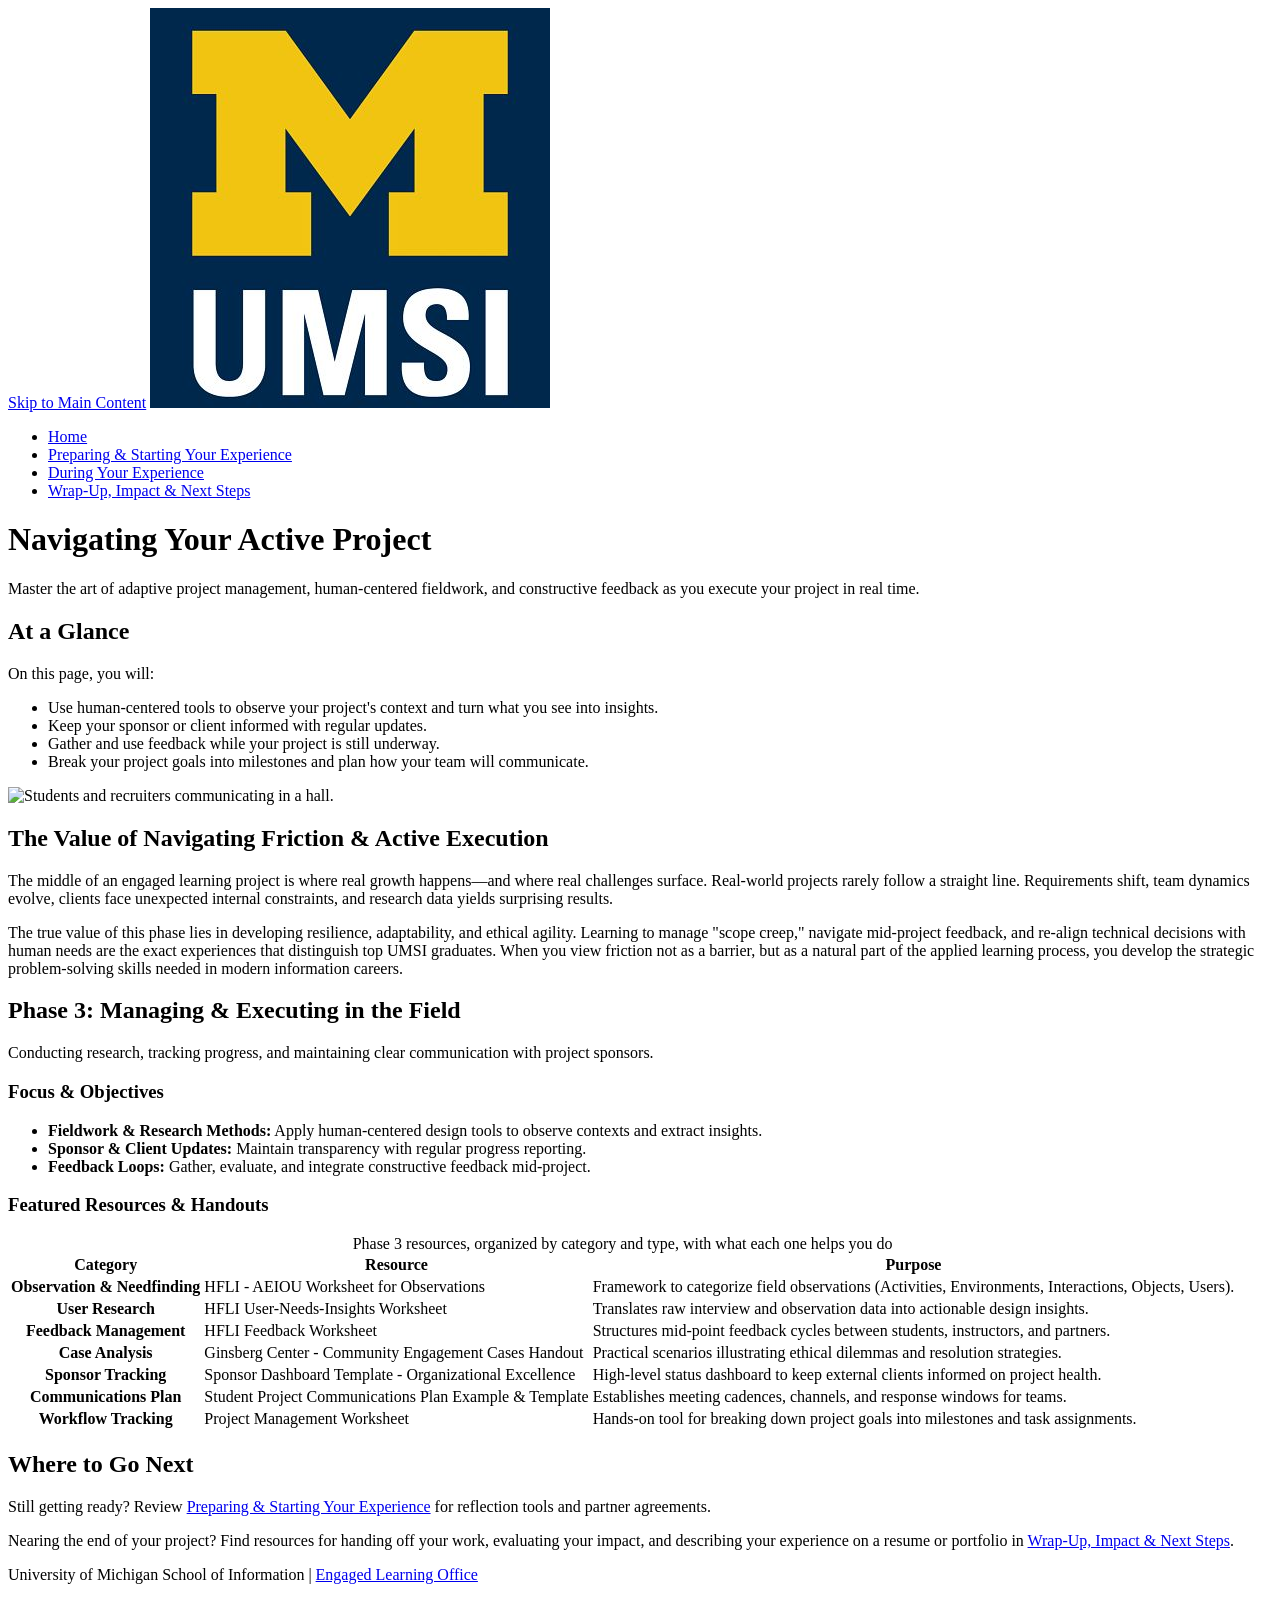
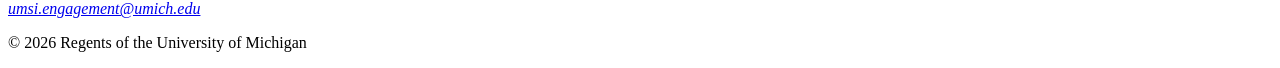
==== during.html @ ab03d0db "Update HTML files" ====
<!doctype html>
<html lang="en">
  <head>
    <meta charset="UTF-8" />
    <meta name="viewport" content="width=device-width, initial-scale=1.0" />
    <title>During Your Experience | UMSI Engaged Learning</title>
  </head>
  <body>
    <header>
      <a href="#main">Skip to Main Content</a>
      <img
        src="images/UMSI_signature_vertical_informal_solidblue.jpg"
        alt="UMSI Logo"
      />
      <nav>
        <ul>
          <li><a href="index.html">Home</a></li>
          <li>
            <a href="prep.html">Preparing &amp; Starting Your Experience</a>
          </li>
          <li><a href="during.html">During Your Experience</a></li>
          <li><a href="next.html">Wrap-Up, Impact &amp; Next Steps</a></li>
        </ul>
      </nav>
      <h1>Navigating Your Active Project</h1>
      <p>
        Master the art of adaptive project management, human-centered fieldwork,
        and constructive feedback as you execute your project in real time.
      </p>
    </header>

    <main id="main">
      <section>
        <h2>At a Glance</h2>
        <p>On this page, you will:</p>
        <ul>
          <li>
            Use human-centered tools to observe your project's context and turn
            what you see into insights.
          </li>
          <li>Keep your sponsor or client informed with regular updates.</li>
          <li>Gather and use feedback while your project is still underway.</li>
          <li>
            Break your project goals into milestones and plan how your team will
            communicate.
          </li>
        </ul>
        <img
          src="images/Career_Fair.jpg"
          alt="Students and recruiters communicating in a hall."
          width="500"
        />
      </section>

      <section>
        <h2>The Value of Navigating Friction &amp; Active Execution</h2>
        <p>
          The middle of an engaged learning project is where real growth
          happens&mdash;and where real challenges surface. Real-world projects
          rarely follow a straight line. Requirements shift, team dynamics
          evolve, clients face unexpected internal constraints, and research
          data yields surprising results.
        </p>
        <p>
          The true value of this phase lies in developing resilience,
          adaptability, and ethical agility. Learning to manage "scope creep,"
          navigate mid-project feedback, and re-align technical decisions with
          human needs are the exact experiences that distinguish top UMSI
          graduates. When you view friction not as a barrier, but as a natural
          part of the applied learning process, you develop the strategic
          problem-solving skills needed in modern information careers.
        </p>
      </section>

      <section>
        <h2>Phase 3: Managing &amp; Executing in the Field</h2>
        <p>
          Conducting research, tracking progress, and maintaining clear
          communication with project sponsors.
        </p>

        <section>
          <h3>Focus &amp; Objectives</h3>
          <ul>
            <li>
              <strong>Fieldwork &amp; Research Methods:</strong> Apply
              human-centered design tools to observe contexts and extract
              insights.
            </li>
            <li>
              <strong>Sponsor &amp; Client Updates:</strong> Maintain
              transparency with regular progress reporting.
            </li>
            <li>
              <strong>Feedback Loops:</strong> Gather, evaluate, and integrate
              constructive feedback mid-project.
            </li>
          </ul>
        </section>

        <section>
          <h3>Featured Resources &amp; Handouts</h3>
          <!-- [CHANGE 3] START: Type column added. The Type values are my labels based on each resource's name and purpose.
               TODO: Wrap each resource name (except Project Management Worksheet) in an <a href="..."> with the real link. -->
          <table>
            <caption>
              Phase 3 resources, organized by category and type, with what each
              one helps you do
            </caption>
            <thead>
              <tr>
                <th scope="col">Category</th>
                <th scope="col">Resource</th>

                <th scope="col">Purpose</th>
              </tr>
            </thead>
            <tbody>
              <tr>
                <th scope="row">Observation &amp; Needfinding</th>
                <td>HFLI - AEIOU Worksheet for Observations</td>

                <td>
                  Framework to categorize field observations (Activities,
                  Environments, Interactions, Objects, Users).
                </td>
              </tr>
              <tr>
                <th scope="row">User Research</th>
                <td>HFLI User-Needs-Insights Worksheet</td>

                <td>
                  Translates raw interview and observation data into actionable
                  design insights.
                </td>
              </tr>
              <tr>
                <th scope="row">Feedback Management</th>
                <td>HFLI Feedback Worksheet</td>

                <td>
                  Structures mid-point feedback cycles between students,
                  instructors, and partners.
                </td>
              </tr>
              <tr>
                <th scope="row">Case Analysis</th>
                <td>Ginsberg Center - Community Engagement Cases Handout</td>

                <td>
                  Practical scenarios illustrating ethical dilemmas and
                  resolution strategies.
                </td>
              </tr>
              <tr>
                <th scope="row">Sponsor Tracking</th>
                <td>Sponsor Dashboard Template - Organizational Excellence</td>

                <td>
                  High-level status dashboard to keep external clients informed
                  on project health.
                </td>
              </tr>
              <tr>
                <th scope="row">Communications Plan</th>
                <td>
                  Student Project Communications Plan Example &amp; Template
                </td>

                <td>
                  Establishes meeting cadences, channels, and response windows
                  for teams.
                </td>
              </tr>
              <tr>
                <th scope="row">Workflow Tracking</th>
                <td>Project Management Worksheet</td>

                <td>
                  Hands-on tool for breaking down project goals into milestones
                  and task assignments.
                </td>
              </tr>
            </tbody>
          </table>
        </section>
      </section>

      <section>
        <h2>Where to Go Next</h2>
        <p>
          Still getting ready? Review
          <a href="prep.html">Preparing &amp; Starting Your Experience</a>
          for reflection tools and partner agreements.
        </p>
        <p>
          Nearing the end of your project? Find resources for handing off your
          work, evaluating your impact, and describing your experience on a
          resume or portfolio in
          <a href="next.html">Wrap-Up, Impact &amp; Next Steps</a>.
        </p>
      </section>
    </main>

    <!-- The At a Glance list, and the Where to Go Next section were written with the help of Claude (Anthropic), September 2026. -->

    <footer>
      <p>
        University of Michigan School of Information |
        <a
          href="https://www.si.umich.edu/programs/engaged-learning/about-engaged-learning-office"
          >Engaged Learning Office</a
        >
      </p>
      <address>
        <a href="mailto:umsi.engagement@umich.edu">umsi.engagement@umich.edu</a>
      </address>
      <p>&copy; 2026 Regents of the University of Michigan</p>
    </footer>
  </body>
</html>
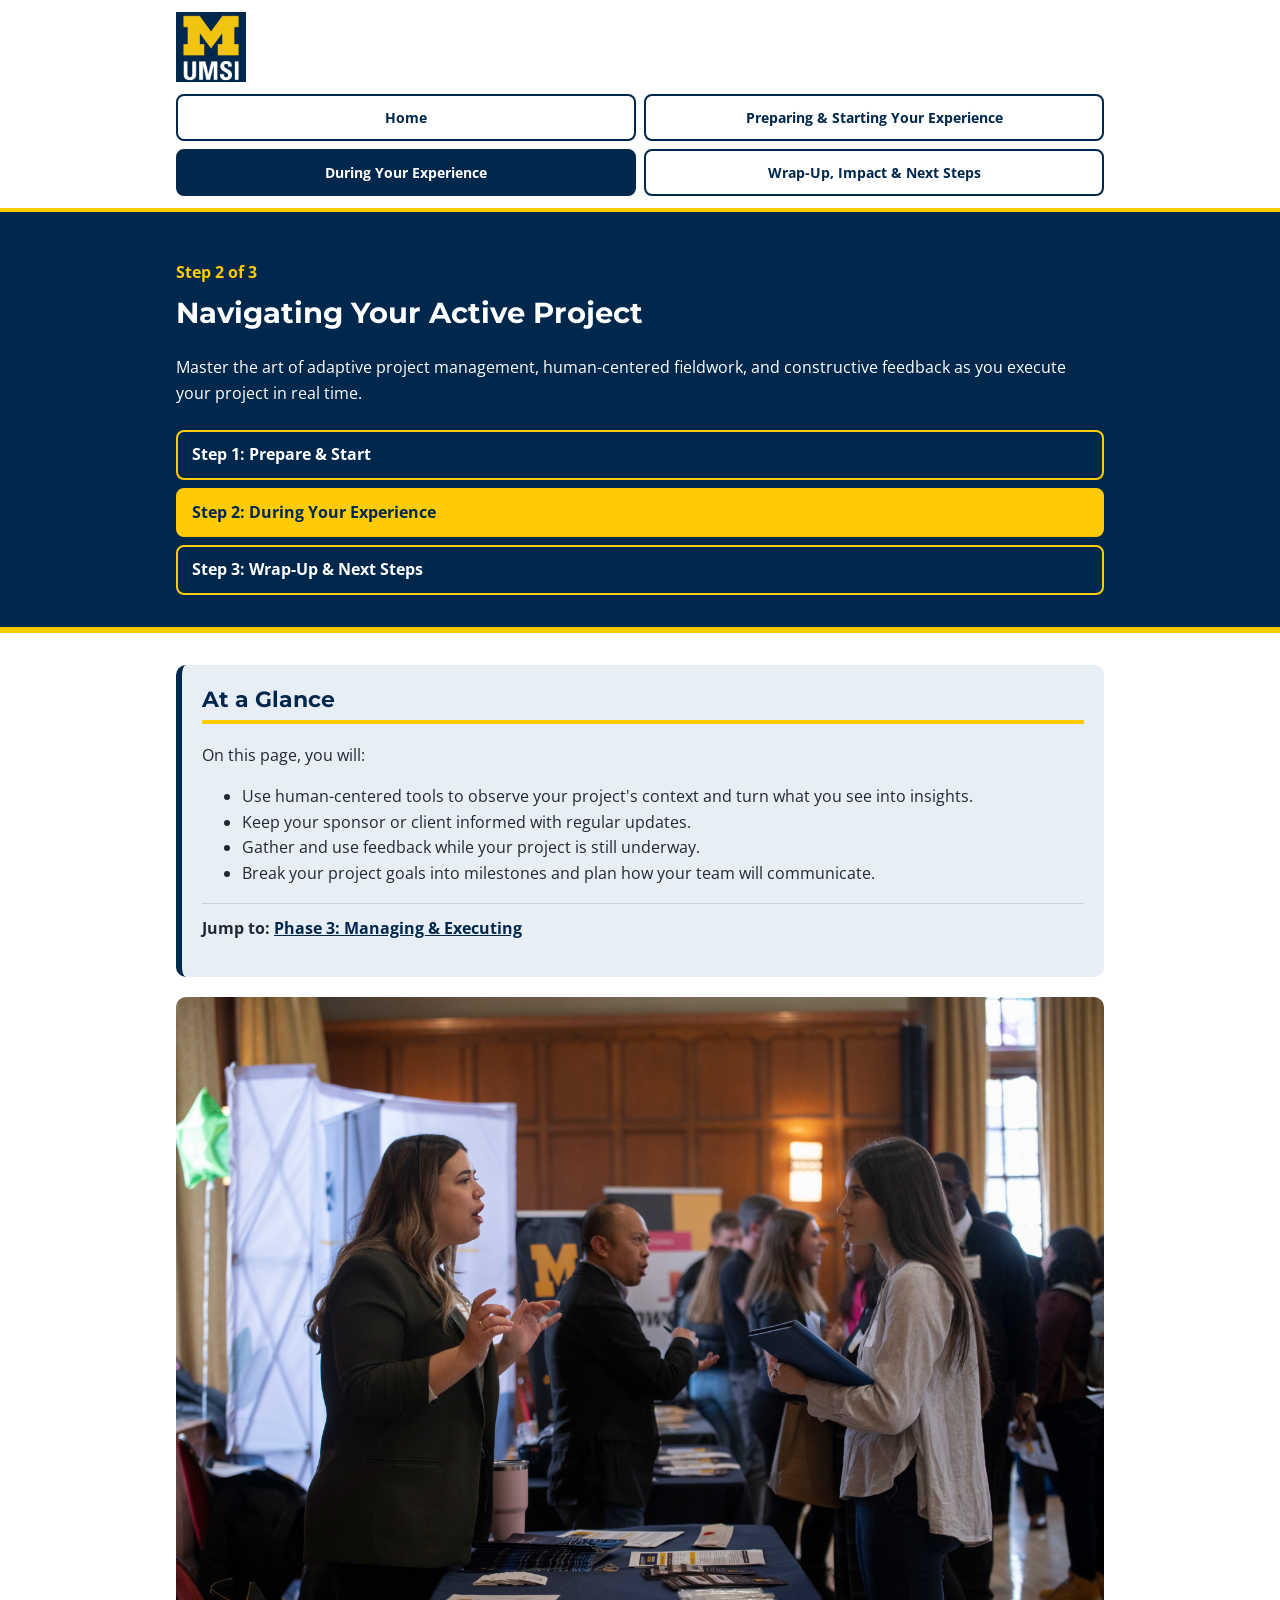
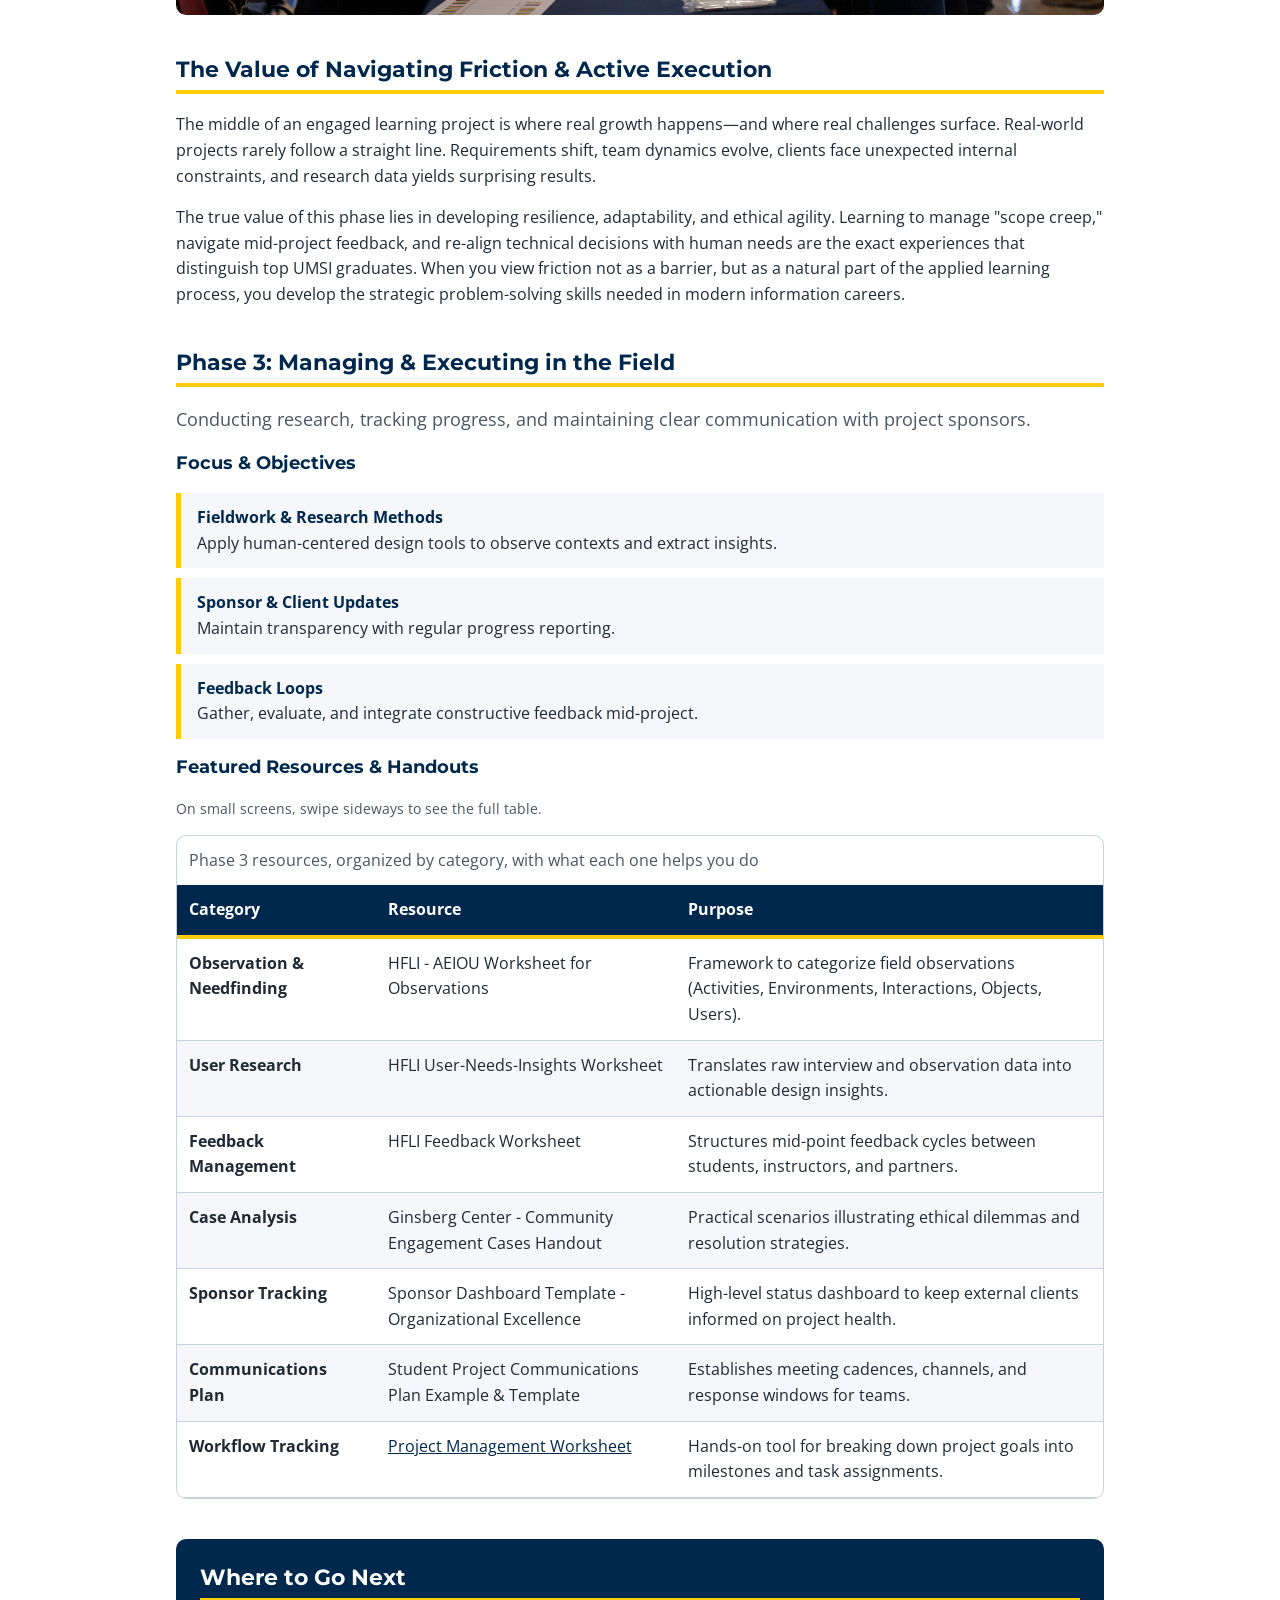
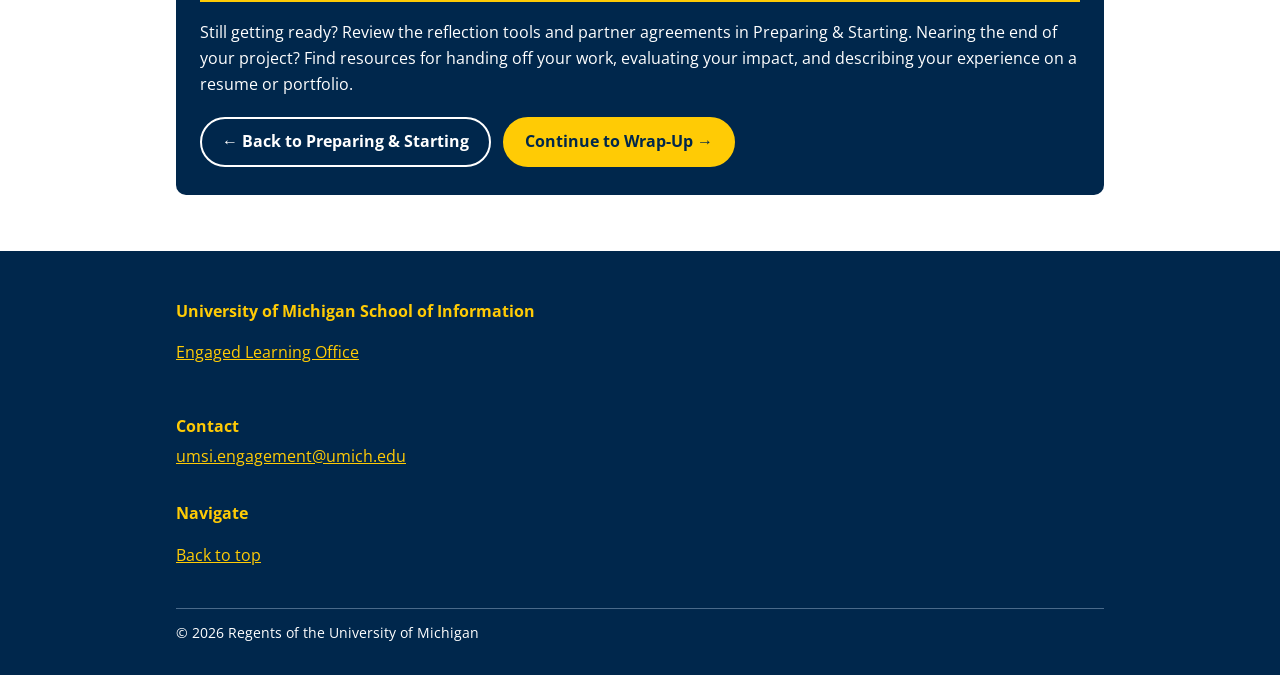
==== commit 65606692: "Update CSS Files" ====
--- a/during.html
+++ b/during.html
@@ -3,219 +3,297 @@
   <head>
     <meta charset="UTF-8" />
     <meta name="viewport" content="width=device-width, initial-scale=1.0" />
+    <meta
+      name="description"
+      content="Tools for managing an active UMSI engaged learning project: fieldwork, sponsor updates, feedback, and team communication."
+    />
     <title>During Your Experience | UMSI Engaged Learning</title>
+    <link rel="preconnect" href="https://fonts.googleapis.com" />
+    <link rel="preconnect" href="https://fonts.gstatic.com" crossorigin />
+    <link
+      href="https://fonts.googleapis.com/css2?family=Montserrat:wght@700;800&family=Open+Sans:wght@400;600;700&display=swap"
+      rel="stylesheet"
+    />
+    <link rel="stylesheet" href="css/style.css" />
   </head>
   <body>
-    <header>
-      <a href="#main">Skip to Main Content</a>
-      <img
-        src="images/UMSI_signature_vertical_informal_solidblue.jpg"
-        alt="UMSI Logo"
-      />
-      <nav>
-        <ul>
-          <li><a href="index.html">Home</a></li>
-          <li>
-            <a href="prep.html">Preparing &amp; Starting Your Experience</a>
-          </li>
-          <li><a href="during.html">During Your Experience</a></li>
-          <li><a href="next.html">Wrap-Up, Impact &amp; Next Steps</a></li>
-        </ul>
-      </nav>
-      <h1>Navigating Your Active Project</h1>
-      <p>
-        Master the art of adaptive project management, human-centered fieldwork,
-        and constructive feedback as you execute your project in real time.
-      </p>
-    </header>
-
-    <main id="main">
-      <section>
-        <h2>At a Glance</h2>
-        <p>On this page, you will:</p>
-        <ul>
-          <li>
-            Use human-centered tools to observe your project's context and turn
-            what you see into insights.
-          </li>
-          <li>Keep your sponsor or client informed with regular updates.</li>
-          <li>Gather and use feedback while your project is still underway.</li>
-          <li>
-            Break your project goals into milestones and plan how your team will
-            communicate.
-          </li>
-        </ul>
-        <img
-          src="images/Career_Fair.jpg"
-          alt="Students and recruiters communicating in a hall."
-          width="500"
-        />
-      </section>
-
-      <section>
-        <h2>The Value of Navigating Friction &amp; Active Execution</h2>
-        <p>
-          The middle of an engaged learning project is where real growth
-          happens&mdash;and where real challenges surface. Real-world projects
-          rarely follow a straight line. Requirements shift, team dynamics
-          evolve, clients face unexpected internal constraints, and research
-          data yields surprising results.
-        </p>
-        <p>
-          The true value of this phase lies in developing resilience,
-          adaptability, and ethical agility. Learning to manage "scope creep,"
-          navigate mid-project feedback, and re-align technical decisions with
-          human needs are the exact experiences that distinguish top UMSI
-          graduates. When you view friction not as a barrier, but as a natural
-          part of the applied learning process, you develop the strategic
-          problem-solving skills needed in modern information careers.
-        </p>
-      </section>
-
-      <section>
-        <h2>Phase 3: Managing &amp; Executing in the Field</h2>
-        <p>
-          Conducting research, tracking progress, and maintaining clear
-          communication with project sponsors.
-        </p>
-
-        <section>
-          <h3>Focus &amp; Objectives</h3>
-          <ul>
+    <header class="site-header" id="top">
+      <a class="skip-link" href="#main">Skip to Main Content</a>
+      <div class="container header-inner">
+        <a class="brand" href="index.html">
+          <img
+            src="images/UMSI_signature_vertical_informal_solidblue.jpg"
+            alt="UMSI Engaged Learning home"
+          />
+        </a>
+        <nav aria-label="Main">
+          <ul class="nav-list">
+            <li><a href="index.html">Home</a></li>
             <li>
-              <strong>Fieldwork &amp; Research Methods:</strong> Apply
-              human-centered design tools to observe contexts and extract
-              insights.
+              <a href="prep.html">Preparing &amp; Starting Your Experience</a>
             </li>
             <li>
-              <strong>Sponsor &amp; Client Updates:</strong> Maintain
-              transparency with regular progress reporting.
+              <a href="during.html" class="current" aria-current="page"
+                >During Your Experience</a
+              >
             </li>
-            <li>
-              <strong>Feedback Loops:</strong> Gather, evaluate, and integrate
-              constructive feedback mid-project.
-            </li>
+            <li><a href="next.html">Wrap-Up, Impact &amp; Next Steps</a></li>
           </ul>
-        </section>
-
-        <section>
-          <h3>Featured Resources &amp; Handouts</h3>
-          <!-- [CHANGE 3] START: Type column added. The Type values are my labels based on each resource's name and purpose.
-               TODO: Wrap each resource name (except Project Management Worksheet) in an <a href="..."> with the real link. -->
-          <table>
-            <caption>
-              Phase 3 resources, organized by category and type, with what each
-              one helps you do
-            </caption>
-            <thead>
-              <tr>
-                <th scope="col">Category</th>
-                <th scope="col">Resource</th>
-
-                <th scope="col">Purpose</th>
-              </tr>
-            </thead>
-            <tbody>
-              <tr>
-                <th scope="row">Observation &amp; Needfinding</th>
-                <td>HFLI - AEIOU Worksheet for Observations</td>
-
-                <td>
-                  Framework to categorize field observations (Activities,
-                  Environments, Interactions, Objects, Users).
-                </td>
-              </tr>
-              <tr>
-                <th scope="row">User Research</th>
-                <td>HFLI User-Needs-Insights Worksheet</td>
-
-                <td>
-                  Translates raw interview and observation data into actionable
-                  design insights.
-                </td>
-              </tr>
-              <tr>
-                <th scope="row">Feedback Management</th>
-                <td>HFLI Feedback Worksheet</td>
-
-                <td>
-                  Structures mid-point feedback cycles between students,
-                  instructors, and partners.
-                </td>
-              </tr>
-              <tr>
-                <th scope="row">Case Analysis</th>
-                <td>Ginsberg Center - Community Engagement Cases Handout</td>
-
-                <td>
-                  Practical scenarios illustrating ethical dilemmas and
-                  resolution strategies.
-                </td>
-              </tr>
-              <tr>
-                <th scope="row">Sponsor Tracking</th>
-                <td>Sponsor Dashboard Template - Organizational Excellence</td>
-
-                <td>
-                  High-level status dashboard to keep external clients informed
-                  on project health.
-                </td>
-              </tr>
-              <tr>
-                <th scope="row">Communications Plan</th>
-                <td>
-                  Student Project Communications Plan Example &amp; Template
-                </td>
-
-                <td>
-                  Establishes meeting cadences, channels, and response windows
-                  for teams.
-                </td>
-              </tr>
-              <tr>
-                <th scope="row">Workflow Tracking</th>
-                <td>Project Management Worksheet</td>
-
-                <td>
-                  Hands-on tool for breaking down project goals into milestones
-                  and task assignments.
-                </td>
-              </tr>
-            </tbody>
-          </table>
-        </section>
+        </nav>
+      </div>
+    </header>
+
+    <main id="main">
+      <section class="hero">
+        <div class="container">
+          <p class="step-label">Step 2 of 3</p>
+          <h1>Navigating Your Active Project</h1>
+          <p>
+            Master the art of adaptive project management, human-centered
+            fieldwork, and constructive feedback as you execute your project in
+            real time.
+          </p>
+          <nav aria-label="Engaged learning stages">
+            <ol class="journey">
+              <li><a href="prep.html">Step 1: Prepare &amp; Start</a></li>
+              <li>
+                <a href="during.html" class="current" aria-current="step"
+                  >Step 2: During Your Experience</a
+                >
+              </li>
+              <li><a href="next.html">Step 3: Wrap-Up &amp; Next Steps</a></li>
+            </ol>
+          </nav>
+        </div>
       </section>
 
-      <section>
-        <h2>Where to Go Next</h2>
-        <p>
-          Still getting ready? Review
-          <a href="prep.html">Preparing &amp; Starting Your Experience</a>
-          for reflection tools and partner agreements.
+      <div class="container content">
+        <section class="section split">
+          <div class="glance">
+            <h2>At a Glance</h2>
+            <p>On this page, you will:</p>
+            <ul>
+              <li>
+                Use human-centered tools to observe your project's context and
+                turn what you see into insights.
+              </li>
+              <li>
+                Keep your sponsor or client informed with regular updates.
+              </li>
+              <li>
+                Gather and use feedback while your project is still underway.
+              </li>
+              <li>
+                Break your project goals into milestones and plan how your team
+                will communicate.
+              </li>
+            </ul>
+            <p class="jump">
+              Jump to: <a href="#phase-3">Phase 3: Managing &amp; Executing</a>
+            </p>
+          </div>
+          <img
+            class="photo"
+            src="images/Career_Fair.jpg"
+            alt="Students and recruiters talking with each other in a large hall."
+          />
+        </section>
+
+        <section class="section">
+          <h2>The Value of Navigating Friction &amp; Active Execution</h2>
+          <p>
+            The middle of an engaged learning project is where real growth
+            happens&mdash;and where real challenges surface. Real-world projects
+            rarely follow a straight line. Requirements shift, team dynamics
+            evolve, clients face unexpected internal constraints, and research
+            data yields surprising results.
+          </p>
+          <p>
+            The true value of this phase lies in developing resilience,
+            adaptability, and ethical agility. Learning to manage "scope creep,"
+            navigate mid-project feedback, and re-align technical decisions with
+            human needs are the exact experiences that distinguish top UMSI
+            graduates. When you view friction not as a barrier, but as a natural
+            part of the applied learning process, you develop the strategic
+            problem-solving skills needed in modern information careers.
+          </p>
+        </section>
+
+        <section class="section" id="phase-3">
+          <h2>Phase 3: Managing &amp; Executing in the Field</h2>
+          <p class="lead">
+            Conducting research, tracking progress, and maintaining clear
+            communication with project sponsors.
+          </p>
+
+          <section>
+            <h3>Focus &amp; Objectives</h3>
+            <ul class="feature-list">
+              <li>
+                <strong>Fieldwork &amp; Research Methods</strong> Apply
+                human-centered design tools to observe contexts and extract
+                insights.
+              </li>
+              <li>
+                <strong>Sponsor &amp; Client Updates</strong> Maintain
+                transparency with regular progress reporting.
+              </li>
+              <li>
+                <strong>Feedback Loops</strong> Gather, evaluate, and integrate
+                constructive feedback mid-project.
+              </li>
+            </ul>
+          </section>
+
+          <section>
+            <h3>Featured Resources &amp; Handouts</h3>
+            <p class="scroll-hint">
+              On small screens, swipe sideways to see the full table.
+            </p>
+            <div
+              class="table-wrap"
+              tabindex="0"
+              role="region"
+              aria-label="Featured Resources and Handouts table"
+            >
+              <table>
+                <caption>
+                  Phase 3 resources, organized by category, with what each one
+                  helps you do
+                </caption>
+                <thead>
+                  <tr>
+                    <th scope="col">Category</th>
+                    <th scope="col">Resource</th>
+                    <th scope="col">Purpose</th>
+                  </tr>
+                </thead>
+                <tbody>
+                  <tr>
+                    <th scope="row">Observation &amp; Needfinding</th>
+                    <td>HFLI - AEIOU Worksheet for Observations</td>
+                    <td>
+                      Framework to categorize field observations (Activities,
+                      Environments, Interactions, Objects, Users).
+                    </td>
+                  </tr>
+                  <tr>
+                    <th scope="row">User Research</th>
+                    <td>HFLI User-Needs-Insights Worksheet</td>
+                    <td>
+                      Translates raw interview and observation data into
+                      actionable design insights.
+                    </td>
+                  </tr>
+                  <tr>
+                    <th scope="row">Feedback Management</th>
+                    <td>HFLI Feedback Worksheet</td>
+                    <td>
+                      Structures mid-point feedback cycles between students,
+                      instructors, and partners.
+                    </td>
+                  </tr>
+                  <tr>
+                    <th scope="row">Case Analysis</th>
+                    <td>
+                      Ginsberg Center - Community Engagement Cases Handout
+                    </td>
+                    <td>
+                      Practical scenarios illustrating ethical dilemmas and
+                      resolution strategies.
+                    </td>
+                  </tr>
+                  <tr>
+                    <th scope="row">Sponsor Tracking</th>
+                    <td>
+                      Sponsor Dashboard Template - Organizational Excellence
+                    </td>
+                    <td>
+                      High-level status dashboard to keep external clients
+                      informed on project health.
+                    </td>
+                  </tr>
+                  <tr>
+                    <th scope="row">Communications Plan</th>
+                    <td>
+                      Student Project Communications Plan Example &amp; Template
+                    </td>
+                    <td>
+                      Establishes meeting cadences, channels, and response
+                      windows for teams.
+                    </td>
+                  </tr>
+                  <tr>
+                    <th scope="row">Workflow Tracking</th>
+                    <td>
+                      <a
+                        href="https://docs.google.com/document/d/1twc-7TYWmb_PNrOBiDI1NuJqJAuhluTICr22GRd_NLc/edit?usp=drive_link"
+                        >Project Management Worksheet</a
+                      >
+                    </td>
+                    <td>
+                      Hands-on tool for breaking down project goals into
+                      milestones and task assignments.
+                    </td>
+                  </tr>
+                </tbody>
+              </table>
+            </div>
+          </section>
+        </section>
+
+        <section class="section next-step">
+          <h2>Where to Go Next</h2>
+          <p>
+            Still getting ready? Review the reflection tools and partner
+            agreements in Preparing &amp; Starting. Nearing the end of your
+            project? Find resources for handing off your work, evaluating your
+            impact, and describing your experience on a resume or portfolio.
+          </p>
+          <a class="btn btn-outline" href="prep.html"
+            ><span aria-hidden="true">←</span> Back to Preparing &amp;
+            Starting</a
+          >
+          <a class="btn btn-maize" href="next.html"
+            >Continue to Wrap-Up <span aria-hidden="true">→</span></a
+          >
+        </section>
+      </div>
+    </main>
+
+    <!-- The At a Glance list, and the Where to Go Next section were written with the help of Claude (Anthropic), September 2026. -->
+
+    <footer class="site-footer">
+      <div class="container">
+        <div class="footer-grid">
+          <div>
+            <p class="footer-title">
+              University of Michigan School of Information
+            </p>
+            <p>
+              <a
+                href="https://www.si.umich.edu/programs/engaged-learning/about-engaged-learning-office"
+                >Engaged Learning Office</a
+              >
+            </p>
+          </div>
+          <div>
+            <p class="footer-title">Contact</p>
+            <address>
+              <a href="mailto:umsi.engagement@umich.edu"
+                >umsi.engagement@umich.edu</a
+              >
+            </address>
+          </div>
+          <div>
+            <p class="footer-title">Navigate</p>
+            <p><a href="#top">Back to top</a></p>
+          </div>
+        </div>
+        <p class="footer-bottom">
+          &copy; 2026 Regents of the University of Michigan
         </p>
-        <p>
-          Nearing the end of your project? Find resources for handing off your
-          work, evaluating your impact, and describing your experience on a
-          resume or portfolio in
-          <a href="next.html">Wrap-Up, Impact &amp; Next Steps</a>.
-        </p>
-      </section>
-    </main>
-
-    <!-- The At a Glance list, and the Where to Go Next section were written with the help of Claude (Anthropic), September 2026. -->
-
-    <footer>
-      <p>
-        University of Michigan School of Information |
-        <a
-          href="https://www.si.umich.edu/programs/engaged-learning/about-engaged-learning-office"
-          >Engaged Learning Office</a
-        >
-      </p>
-      <address>
-        <a href="mailto:umsi.engagement@umich.edu">umsi.engagement@umich.edu</a>
-      </address>
-      <p>&copy; 2026 Regents of the University of Michigan</p>
+      </div>
     </footer>
   </body>
 </html>
--- a/css/style.css
+++ b/css/style.css
@@ -0,0 +1,428 @@
+* {
+  box-sizing: border-box;
+}
+
+body {
+  margin: 0;
+  font-family: "Open Sans", Arial, sans-serif;
+  font-size: 100%;
+  line-height: 1.6;
+  color: #1f2933;
+  background-color: #ffffff;
+}
+
+h1,
+h2,
+h3 {
+  margin-top: 0;
+  font-family: "Montserrat", Arial, sans-serif;
+  color: #00274c;
+  line-height: 1.3;
+}
+
+h1 {
+  font-size: 180%;
+}
+
+h2 {
+  font-size: 140%;
+  padding-bottom: 6px;
+  border-bottom: 4px solid #ffcb05;
+}
+
+h3 {
+  font-size: 115%;
+}
+
+a {
+  color: #00274c;
+  text-decoration: underline;
+}
+
+a:hover {
+  text-decoration-thickness: 3px;
+}
+
+a:focus {
+  outline: 3px solid #00274c;
+  outline-offset: 3px;
+}
+
+img {
+  display: block;
+  max-width: 100%;
+  height: auto;
+}
+
+.container {
+  width: 100%;
+  max-width: 960px;
+  margin: 0 auto;
+  padding: 0 16px;
+}
+
+.skip-link {
+  position: absolute;
+  left: -9999px;
+}
+
+.skip-link:focus {
+  left: 16px;
+  top: 0;
+  z-index: 10;
+  padding: 10px 16px;
+  background-color: #ffcb05;
+  color: #00274c;
+  font-weight: bold;
+}
+
+.site-header {
+  background-color: #ffffff;
+  border-bottom: 4px solid #ffcb05;
+}
+
+.header-inner {
+  padding-top: 12px;
+  padding-bottom: 12px;
+}
+
+.brand img {
+  width: auto;
+  height: 70px;
+  margin-bottom: 12px;
+}
+
+.nav-list {
+  display: grid;
+  grid-template-columns: 1fr 1fr;
+  gap: 8px;
+  margin: 0;
+  padding: 0;
+  list-style: none;
+}
+
+.nav-list a {
+  display: block;
+  height: 100%;
+  padding: 10px;
+  border: 2px solid #00274c;
+  border-radius: 8px;
+  font-size: 90%;
+  font-weight: bold;
+  text-align: center;
+  text-decoration: none;
+}
+
+.nav-list a:hover {
+  background-color: #e8eef5;
+}
+
+.nav-list a.current {
+  background-color: #00274c;
+  color: #ffffff;
+}
+
+.hero {
+  padding: 32px 0;
+  background-color: #00274c;
+  color: #ffffff;
+  border-bottom: 6px solid #ffcb05;
+}
+
+.hero h1 {
+  color: #ffffff;
+}
+
+.hero a:focus {
+  outline-color: #ffffff;
+}
+
+.step-label {
+  margin-bottom: 8px;
+  color: #ffcb05;
+  font-weight: bold;
+}
+
+.hero-actions {
+  margin-top: 20px;
+}
+
+.btn {
+  display: inline-block;
+  margin: 4px 8px 4px 0;
+  padding: 10px 20px;
+  border: 2px solid #00274c;
+  border-radius: 25px;
+  font-weight: bold;
+  text-decoration: none;
+}
+
+.btn:hover {
+  text-decoration: underline;
+}
+
+.btn-primary {
+  background-color: #00274c;
+  color: #ffffff;
+}
+
+.btn-maize {
+  border-color: #ffcb05;
+  background-color: #ffcb05;
+  color: #00274c;
+}
+
+.btn-outline {
+  border-color: #ffffff;
+  color: #ffffff;
+}
+
+.journey {
+  display: grid;
+  gap: 8px;
+  margin: 24px 0 0;
+  padding: 0;
+  list-style: none;
+}
+
+.journey a {
+  display: block;
+  padding: 10px 14px;
+  border: 2px solid #ffcb05;
+  border-radius: 8px;
+  color: #ffffff;
+  font-weight: bold;
+  text-decoration: none;
+}
+
+.journey a:hover {
+  text-decoration: underline;
+}
+
+.journey a.current {
+  background-color: #ffcb05;
+  color: #00274c;
+}
+
+.content {
+  padding-top: 32px;
+  padding-bottom: 16px;
+}
+
+.section {
+  margin-bottom: 40px;
+}
+
+.lead {
+  font-size: 110%;
+  color: #4a5561;
+}
+
+.video {
+  display: block;
+  width: 100%;
+  height: auto;
+  aspect-ratio: 16 / 9;
+  margin-top: 16px;
+  border: 0;
+  border-radius: 10px;
+}
+
+.photo {
+  width: 100%;
+  border-radius: 10px;
+}
+
+figure {
+  margin: 0;
+}
+
+figcaption {
+  margin-top: 8px;
+  font-size: 90%;
+  color: #4a5561;
+}
+
+.split,
+.two-col {
+  display: grid;
+  gap: 20px;
+}
+
+.two-col {
+  margin-bottom: 24px;
+}
+
+.glance {
+  padding: 20px;
+  border-left: 6px solid #00274c;
+  border-radius: 10px;
+  background-color: #e8eef5;
+}
+
+.jump {
+  padding-top: 12px;
+  border-top: 1px solid #c9d2dc;
+  font-weight: bold;
+}
+
+.feature-list {
+  display: grid;
+  gap: 10px;
+  padding: 0;
+  list-style: none;
+}
+
+.feature-list li {
+  padding: 12px 16px;
+  border-left: 5px solid #ffcb05;
+  background-color: #f5f7fa;
+}
+
+.feature-list strong {
+  display: block;
+  color: #00274c;
+}
+
+.narrative {
+  padding-left: 16px;
+  border-left: 5px solid #00274c;
+}
+
+.card-grid {
+  display: grid;
+  gap: 16px;
+}
+
+.card {
+  padding: 20px;
+  border: 1px solid #c9d2dc;
+  border-top: 6px solid #00274c;
+  border-radius: 10px;
+  background-color: #ffffff;
+}
+
+.program-card {
+  border-top-color: #ffcb05;
+}
+
+.tag {
+  margin-bottom: 4px;
+  font-size: 85%;
+  font-weight: bold;
+  color: #4a5561;
+}
+
+.about {
+  padding: 20px;
+  border-radius: 10px;
+  background-color: #f5f7fa;
+}
+
+.scroll-hint {
+  font-size: 90%;
+  color: #4a5561;
+}
+
+.table-wrap {
+  overflow-x: auto;
+  border: 1px solid #c9d2dc;
+  border-radius: 10px;
+}
+
+.table-wrap:focus {
+  outline: 3px solid #00274c;
+  outline-offset: 3px;
+}
+
+table {
+  width: 100%;
+  min-width: 560px;
+  border-collapse: collapse;
+}
+
+caption {
+  padding: 12px;
+  text-align: left;
+  color: #4a5561;
+}
+
+th,
+td {
+  padding: 12px;
+  border-bottom: 1px solid #c9d2dc;
+  text-align: left;
+  vertical-align: top;
+}
+
+thead th {
+  background-color: #00274c;
+  color: #ffffff;
+  border-bottom: 4px solid #ffcb05;
+}
+
+tbody tr:nth-child(even) {
+  background-color: #f5f7fa;
+}
+
+.next-step {
+  padding: 24px;
+  border-radius: 10px;
+  background-color: #00274c;
+  color: #ffffff;
+}
+
+.next-step h2 {
+  color: #ffffff;
+}
+
+.next-step a:focus {
+  outline-color: #ffffff;
+}
+
+.connect {
+  padding: 32px 0;
+  background-color: #ffcb05;
+  color: #00274c;
+}
+
+.connect h2 {
+  border-bottom-color: #00274c;
+}
+
+.connect-inner,
+.footer-grid {
+  display: grid;
+  gap: 16px;
+}
+
+.site-footer {
+  padding: 32px 0 16px;
+  background-color: #00274c;
+  color: #ffffff;
+}
+
+.site-footer a {
+  color: #ffcb05;
+}
+
+.site-footer a:focus {
+  outline-color: #ffffff;
+}
+
+.footer-title {
+  margin-bottom: 4px;
+  font-weight: bold;
+  color: #ffcb05;
+}
+
+address {
+  font-style: normal;
+}
+
+.footer-bottom {
+  margin-top: 24px;
+  padding-top: 12px;
+  border-top: 1px solid #4a6a8a;
+  font-size: 90%;
+}
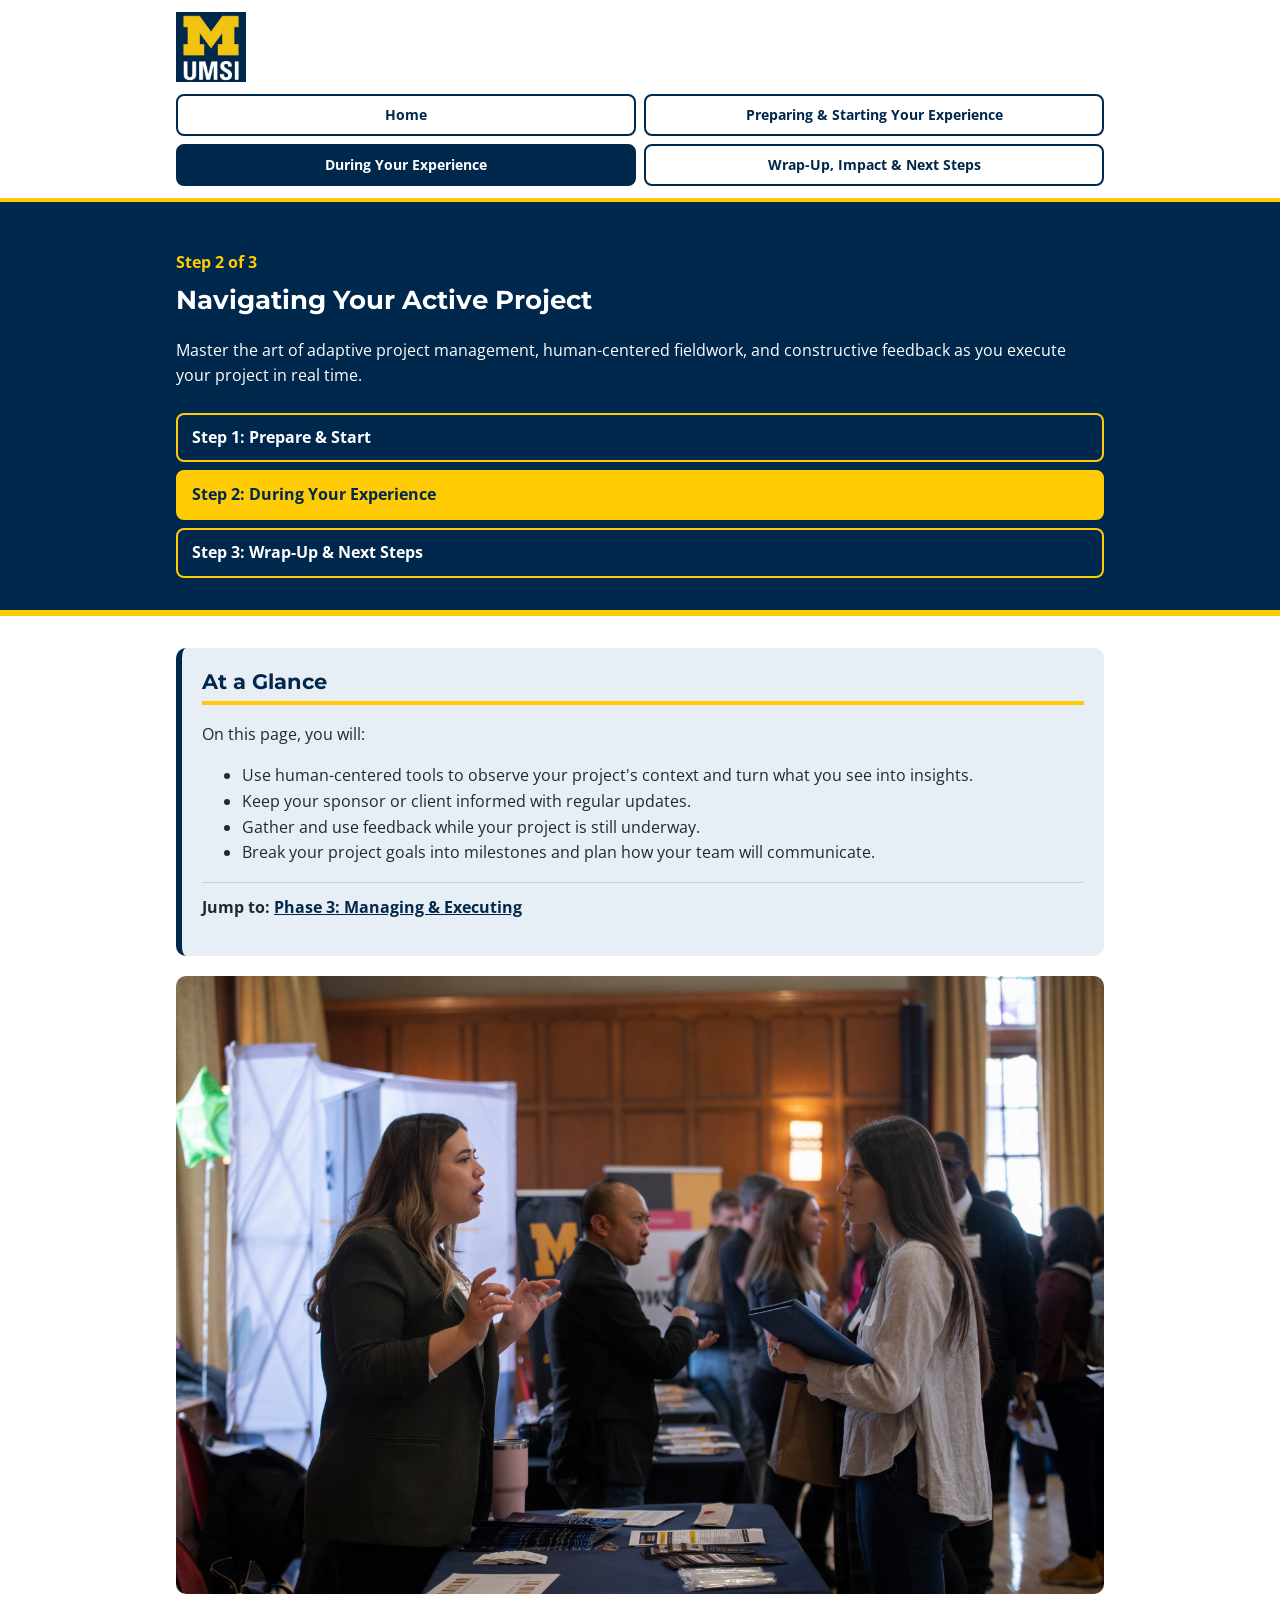
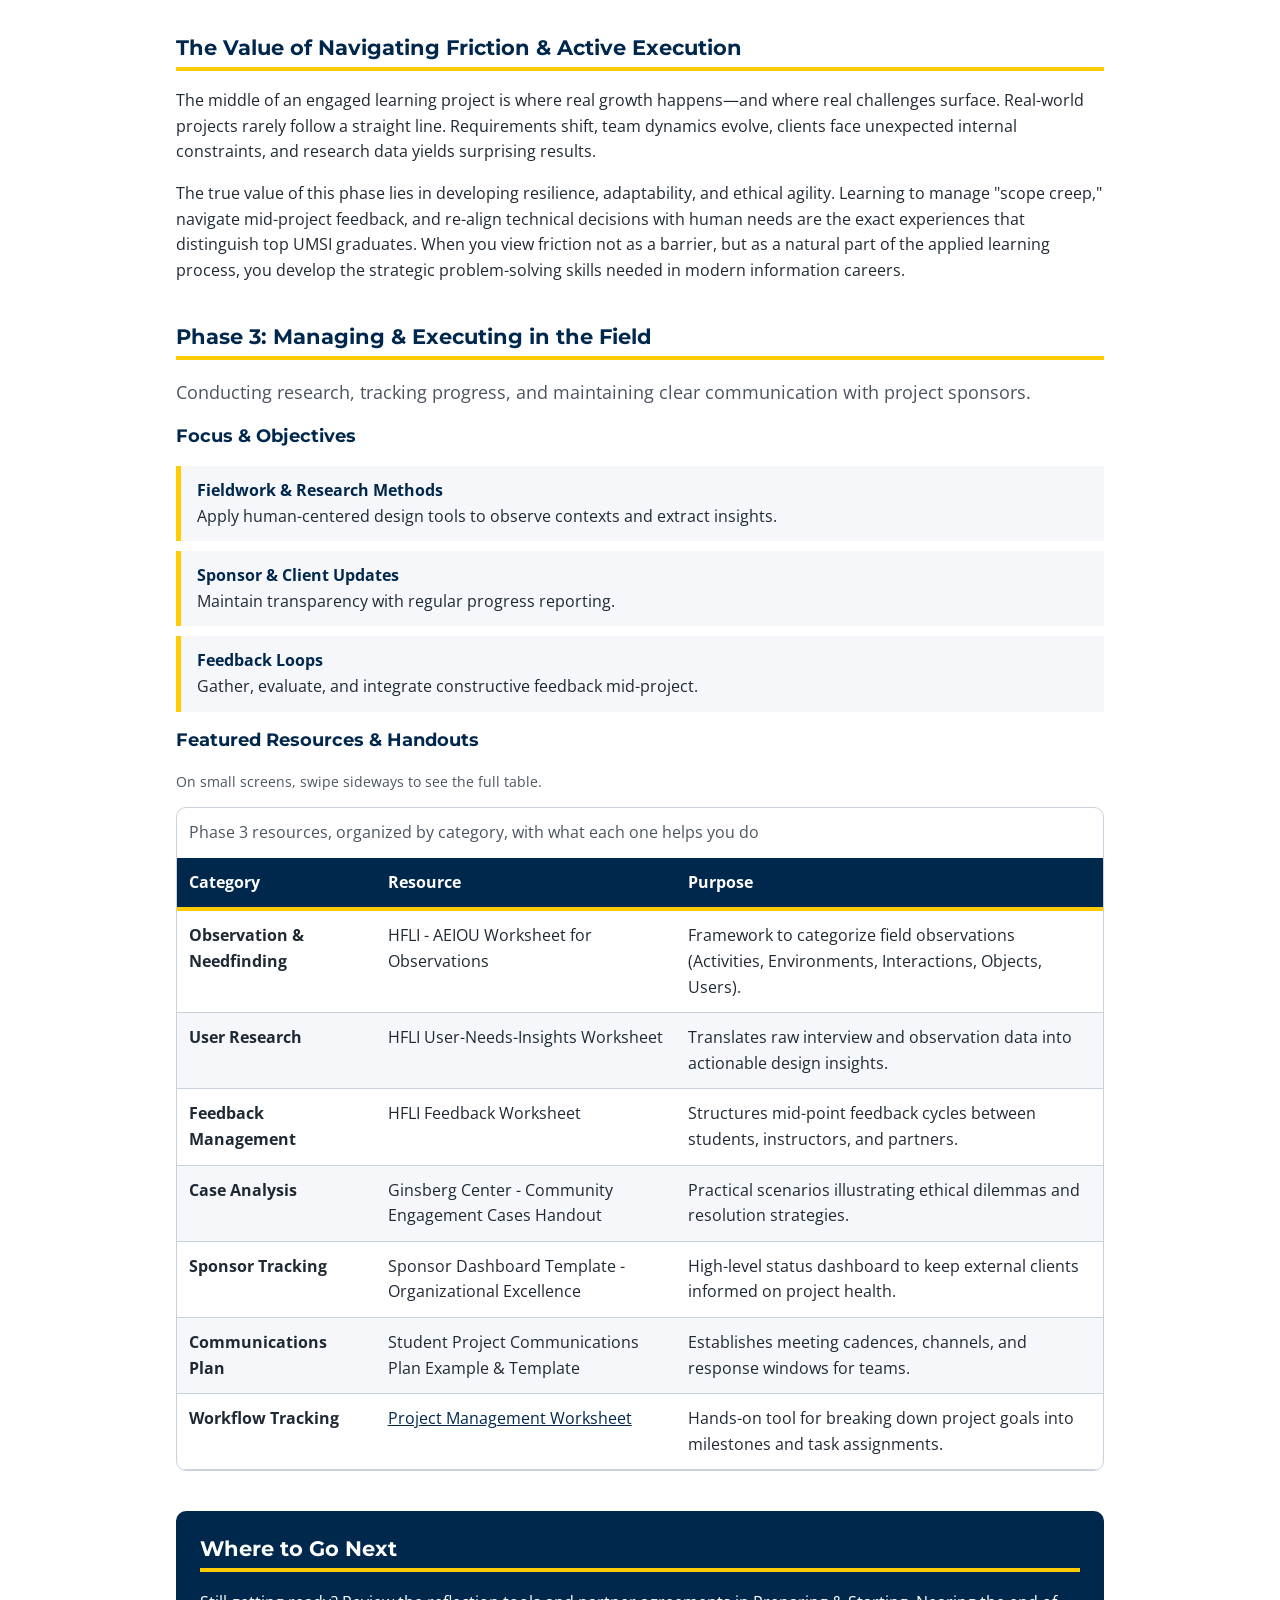
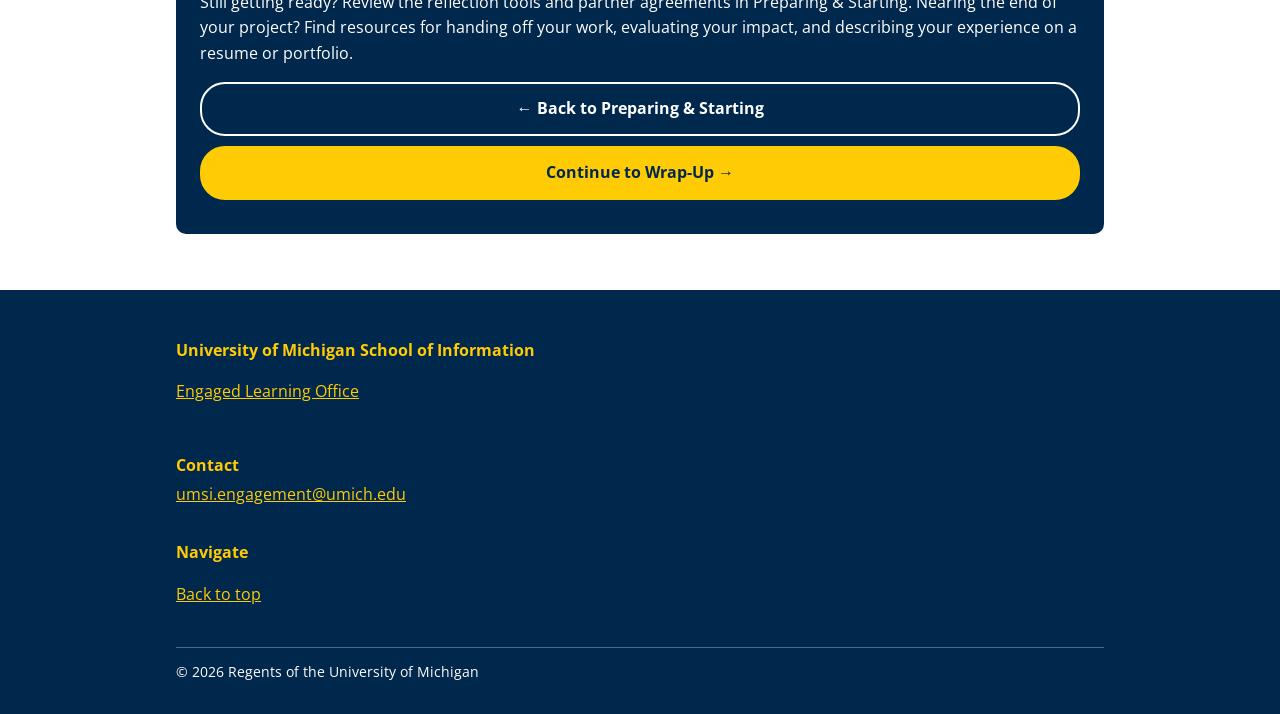
==== commit a0866c7c: "Update Add 404 page and update other HTML files to the newest" ====
--- a/during.html
+++ b/during.html
@@ -295,5 +295,6 @@
         </p>
       </div>
     </footer>
+    <script src="js/footer.js" defer></script>
   </body>
 </html>
--- a/css/style.css
+++ b/css/style.css
@@ -21,11 +21,11 @@
 }
 
 h1 {
-  font-size: 180%;
+  font-size: 160%;
 }
 
 h2 {
-  font-size: 140%;
+  font-size: 130%;
   padding-bottom: 6px;
   border-bottom: 4px solid #ffcb05;
 }
@@ -102,12 +102,13 @@
 }
 
 .nav-list a {
-  display: block;
+  display: grid;
+  align-items: center;
   height: 100%;
-  padding: 10px;
+  padding: 8px;
   border: 2px solid #00274c;
   border-radius: 8px;
-  font-size: 90%;
+  font-size: 85%;
   font-weight: bold;
   text-align: center;
   text-decoration: none;
@@ -148,9 +149,10 @@
 }
 
 .btn {
-  display: inline-block;
-  margin: 4px 8px 4px 0;
-  padding: 10px 20px;
+  display: block;
+  margin: 10px 0;
+  padding: 12px 20px;
+  text-align: center;
   border: 2px solid #00274c;
   border-radius: 25px;
   font-weight: bold;
